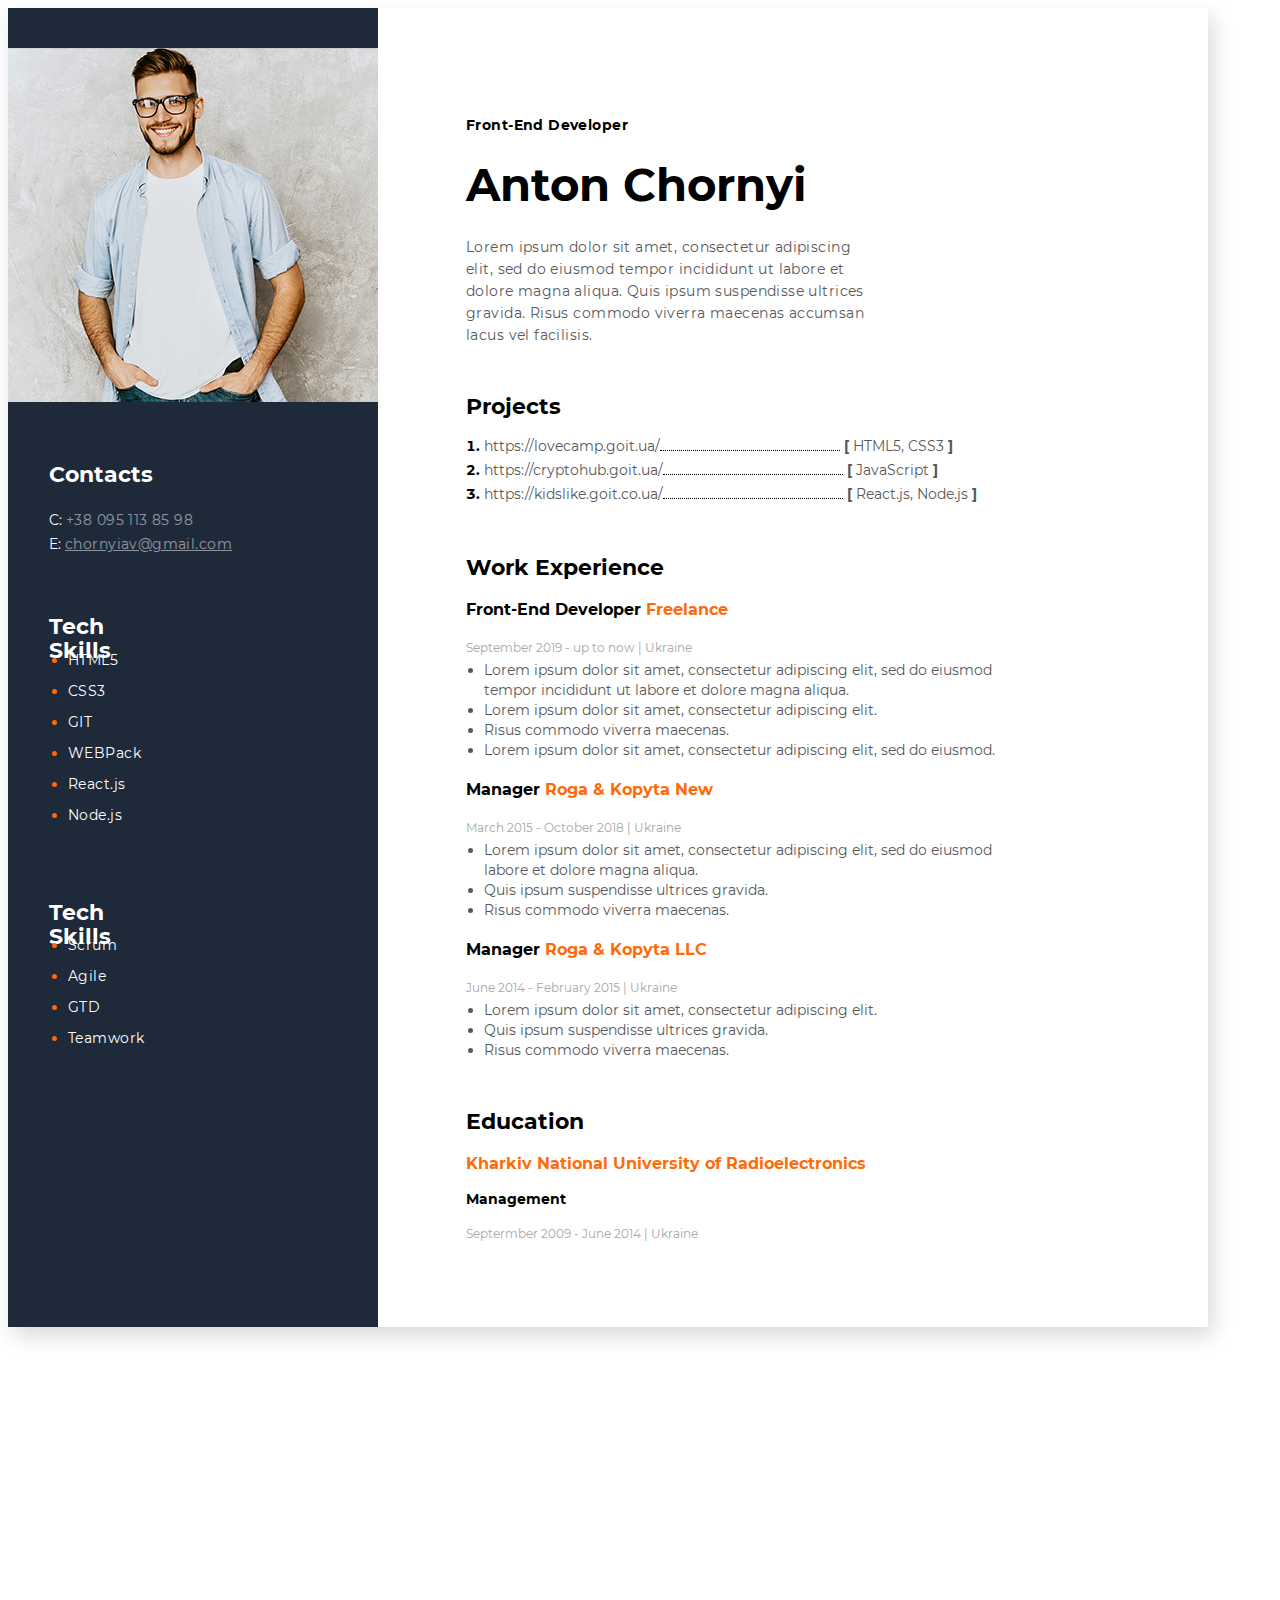
==== resume.html @ 4595ed05 "resume" ====
<!DOCTYPE html>
<html lang="en">
<head>
    <meta charset="UTF-8">
    <meta name="viewport" content="width=device-width, initial-scale=1.0">
    <title>Resume</title>
    <link rel="stylesheet" href="styles.css">
</head>
<body>
  <div class="wrapper">
    <div class="resume">
      <aside class="left-block">
        <div class="photo">
          <img src="photo.png">
        </div>
        <div class="short-information">
          <span class="contacts">Contacts</span>
          <div class="phone-number">
            <span class="white-letters">C:</span> 
            <span class="contact-phone-number contact-info">+38 095 113 85 98</span>
          </div>
          <div class="email">
            <span class="white-letters">E:</span>
            <span class="contact-email contact-info">chornyiav@gmail.com</span>
          </div>
        </div>
        <div class="skills">
          <div class="tech-skills">
            <h2 class="skills-title">Tech Skills</h2>
            <ul class="skills-list">
              <li class="skills-list-item"><span class="list-item">HTML5</span></li>
              <li class="skills-list-item"><span class="list-item">CSS3</span></li>
              <li class="skills-list-item"><span class="list-item">GIT</span></li>
              <li class="skills-list-item"><span class="list-item">WEBPack</span></li>
              <li class="skills-list-item"><span class="list-item">React.js</span></li>
              <li class="skills-list-item"><span class="list-item">Node.js</span></li>
            </ul>
          </div>
          <div class="soft-skills">
            <h2 class="skills-title">Tech Skills</h2>
            <ul class="skills-list">
              <li class="skills-list-item"><span class="list-item">Scrum</span></li>
              <li class="skills-list-item"><span class="list-item">Agile</span></li>
              <li class="skills-list-item"><span class="list-item">GTD</span></li>
              <li class="skills-list-item"><span class="list-item">Teamwork</span></li>
            </ul>
          </div>
        </div>
      </aside>
      <div class="right-block">
        <div class="wrapper-right-block">
          <h5 class="profession">Front-End Developer</h5>
          <h1 class="name">Anton Chornyi</h1>
          <p class="description">Lorem ipsum dolor sit amet, consectetur adipiscing elit, sed do eiusmod tempor incididunt ut labore et dolore magna
          aliqua. Quis ipsum suspendisse ultrices gravida. Risus commodo viverra maecenas accumsan lacus vel facilisis.</p>
          <h3 class="projects">Projects</h3>
          <ol class="list-of-projects">
            <li class="project"><span class="project-name">https://lovecamp.goit.ua/</span><span class="dotted"></span> <span class="lang"><b>[</b> HTML5, CSS3 <b>]</b></span></li>
            <li class="project"><span class="project-name">https://cryptohub.goit.ua/</span><span class="dotted"></span> <span class="lang"><b>[</b> JavaScript <b>]</b></span></li>
            <li class="project"><span class="project-name">https://kidslike.goit.co.ua/</span><span class="dotted"></span> <span class="lang"><b>[</b> React.js, Node.js <b>]</b></span></li>
          </ol>
          <div class="work-experience">
            <h1 class="block-name">Work Experience</h1>
            <h4 class="position">Front-End Developer <span class="colortext">Freelance</span></h4>
            <span class="period">September 2019 - up to now | Ukraine</span> 
            <ul class="list-of-responsibilities">
              <li class="responsibilities">
                Lorem ipsum dolor sit amet, consectetur adipiscing elit, 
                sed do eiusmod tempor incididunt ut labore et dolore magna
                aliqua.
            </li>
            <li class="responsibilities">Lorem ipsum dolor sit amet, consectetur adipiscing elit.</li>
            <li class="responsibilities">Risus commodo viverra maecenas.</li>
            <li class="responsibilities">Lorem ipsum dolor sit amet, consectetur adipiscing elit, sed do eiusmod.</li>
            </ul>
          </div>
          <div class="work-experience">
            <h4 class="position">Manager <span class="colortext">Roga & Kopyta New</span></h4>
            <span class="period">March 2015 - October 2018 | Ukraine</span>
            <ul class="list-of-responsibilities">
              <li class="responsibilities">
                Lorem ipsum dolor sit amet, consectetur adipiscing elit, 
                sed do eiusmod labore et dolore magna aliqua.
              </li>
              <li class="responsibilities">Quis ipsum suspendisse ultrices gravida.</li>
              <li class="responsibilities">Risus commodo viverra maecenas.</li>
            </ul>
          </div>
          <div class="work-experience">
            <h4 class="position">Manager <span class="colortext">Roga & Kopyta LLC</span></h4>
            <span class="period">June 2014 - February 2015 | Ukraine</span>
            <ul class="list-of-responsibilities">
              <li class="responsibilities">Lorem ipsum dolor sit amet, consectetur adipiscing elit.</li>
              <li class="responsibilities">Quis ipsum suspendisse ultrices gravida.</li>
              <li class="responsibilities">Risus commodo viverra maecenas.</li>
            </ul>
          </div>
          <div class="education">
            <h1 class="block-name">Education</h1>
            <h4 class="position"><span class="colortext">Kharkiv National University of Radioelectronics</span></h4>
            <h4 class="faculty">Management</h4>
            <span class="period"> Septermber 2009 - June 2014 | Ukraine</span>
          </div>
        </div>
      </div>
    </div>

  </diV>
</body>
</html>
---- styles.css ----
/* Regular Weight */
@font-face {
  font-family: 'Montserrat';
  src: url('fonts/Montserrat-Regular.ttf');
}

/* SemiBold (600) Weight */
@font-face {
  font-family: 'Montserrat';
  src: url('fonts/Montserrat-SemiBold.ttf');
  font-weight: 600;
}

/* Bold Weight */
@font-face {
  font-family: 'Montserrat';
  src: url('fonts/Montserrat-Bold.ttf');
  font-weight: bold;
}

.wrapper {
  width: 1280px;
  height: 1965px;
  background-color: f5f7fa;
  margin: auto;
}
.resume {
  width: 1200px;
  height: 1319px;
  box-shadow: 5px 9px 20px rgba(0, 0, 0, 0.15);
  background-color: #ffffff;
  display: grid;
  grid-template-columns: 370px 830px;
}
.left-block {
  background-color: #1e2939;
}
.photo {
  margin-top: 40px;
}
.short-information {
  margin-top: 57px;
  margin-left: 41px;
}
.contacts {
  width: 102px;
  height: 15px;
  color: #ffffff;
  font-family: 'Montserrat';
  font-size: 22px;
  font-weight: bold;
  line-height: 24px;
  text-align: left;
}
.phone-number {
  margin-top: 21px;
}
.white-letters {
  width: 14px;
  height: 34px;
  color: #ffffff;
  font-family: 'Montserrat';
  font-size: 14px;
  font-weight: 400;
  line-height: 24px;
  text-align: left;
  text-transform: uppercase;
}
.contact-info {
  width: 166px;
  height: 39px;
  opacity: 0.5;
  color: #ffffff;
  font-family: 'Montserrat';
  font-size: 14px;
  font-weight: 400;
  font-style: normal;
  letter-spacing: normal;
  line-height: 24px;
  text-align: left;
}
.contact-phone-number {
  letter-spacing: 0.42px;
}
.contact-email {
  letter-spacing: 0.42px;
  text-decoration: underline;
}
.email {
  padding-bottom: 41px;
}
.tech-skills,
.soft-skills {
  margin-left: 41px;
  padding-bottom: 30px;
}
.skills-title {
  width: 121px;
  height: 17px;
  color: #ffffff;
  font-family: 'Montserrat';
  font-size: 22px;
  font-weight: 700;
  line-height: 24px;
  text-align: left;
}
.skills-list {
  padding-left: 19px;
}
.skills-list-item {
  color: #ff6b08;
  padding-bottom: 13px;
}
.list-item {
  color: #ffffff;
  font-family: 'Montserrat';
  font-size: 14px;
  text-align: left;
  letter-spacing: 0.42px;
}
.wrapper-right-block {
  margin-left: 88px;
  margin-top: 108px;
}
.profession {
  color: #000000;
  font-family: 'Montserrat';
  font-size: 14px;
  font-weight: bold;
  text-align: left;
  letter-spacing: 0.42px;
}
.name {
  color: #000000;
  font-family: 'Montserrat';
  font-size: 45px;
  font-weight: 700;
  text-align: left;
  margin: 0;
}
.description {
  margin: 24px 0 0 0;
  width: 413px;
  height: 107px;
  color: #595959;
  font-family: 'Montserrat';
  font-size: 14px;
  font-weight: 400;
  line-height: 22px;
  text-align: left;
  letter-spacing: 0.42px;
}
.projects {
  margin: 54px 0px 12px 0px;
  width: 93px;
  height: 21px;
  color: #000000;
  font-family: 'Montserrat';
  font-size: 22px;
  font-weight: bold;
  line-height: 20px;
}
.list-of-projects {
  padding-left: 18px;
}
.project-name,
.lang {
  width: 100%;
  color: #595959;
  font-family: 'Montserrat';
  font-size: 14px;
  font-weight: 400;
  line-height: 24px;
}
.project {
  color: #000000;
  font-family: 'Montserrat';
  font-size: 14px;
  font-weight: bold;
  line-height: 24px;
}
.dotted {
  display: inline-block;
  width: 180px;
  height: 1px;
  border-bottom: 1px dotted black;
}
.block-name {
  margin: 50px 0px 0px 0px;
  color: #000000;
  font-family: 'Montserrat';
  font-size: 22px;
  font-weight: bold;
  line-height: 24px;
  text-align: left;
}
.position {
  margin: 18px 0 14px 0;
  padding: 0;
  width: 100%
  height: 15px;
  color: #000000;
  font-family: 'Montserrat';
  font-size: 16px;
  font-weight: bold;
  line-height: 24px;
  text-align: left;
}
.colortext {
  color: #ff6b08;
}
.period {
  width: 179px;
  height: 13px;
  color: #a8a8a8;
  font-family: 'Montserrat';
  font-size: 12px;
  font-weight: 400;
  font-style: normal;
  letter-spacing: normal;
  line-height: 24px;
  text-align: left;
}
.list-of-responsibilities {
  width: 535px;
  margin: 0;
  padding-left: 18px;
}
.responsibilities {
  color: #595959;
  font-family: 'Montserrat';
  font-size: 14px;
  font-weight: 400;
  line-height: 20px;
  text-align: left;
}
.faculty {
margin: 0 0 14px 0;
padding: 0;
width: 102px;
color: #000000;
font-family: 'Montserrat';
font-size: 14px;
font-weight: bold;
text-align: left;
}
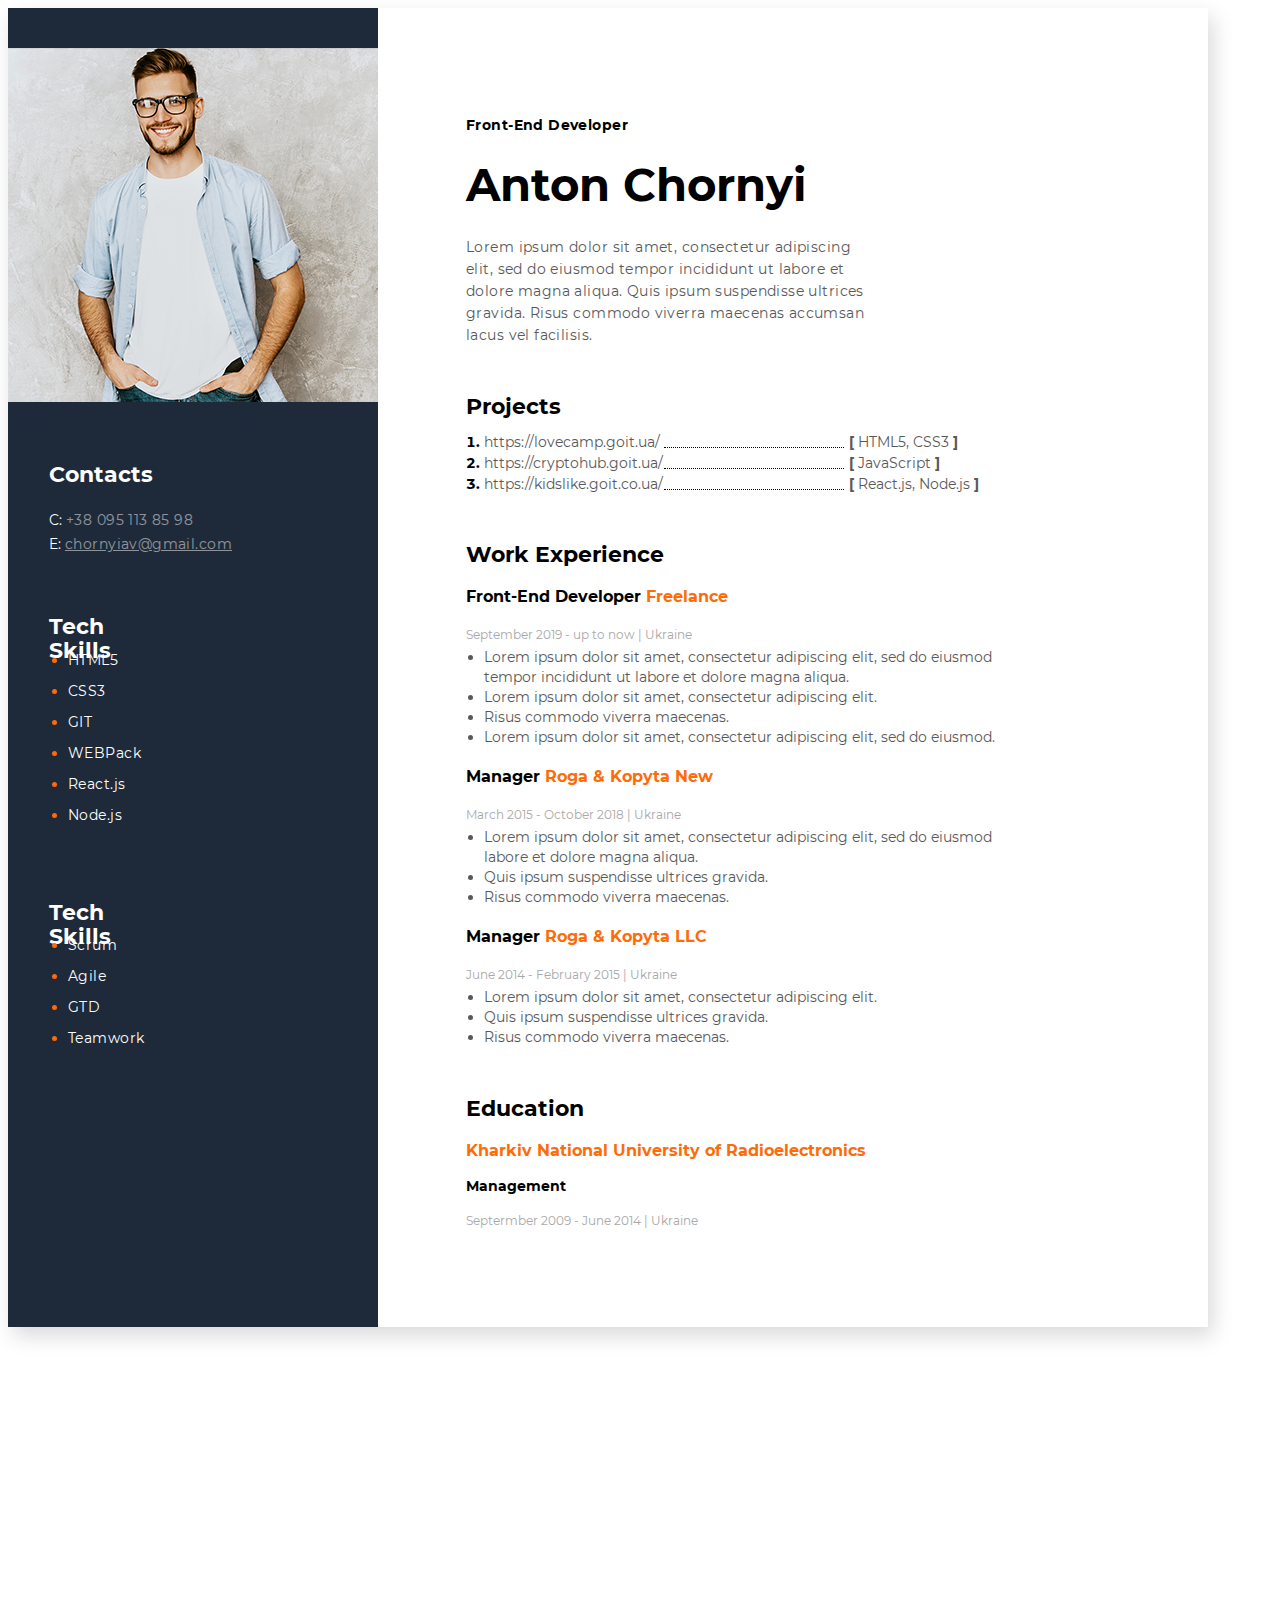
==== commit a85def8e: "fixed list" ====
--- a/resume.html
+++ b/resume.html
@@ -54,11 +54,23 @@
           <p class="description">Lorem ipsum dolor sit amet, consectetur adipiscing elit, sed do eiusmod tempor incididunt ut labore et dolore magna
           aliqua. Quis ipsum suspendisse ultrices gravida. Risus commodo viverra maecenas accumsan lacus vel facilisis.</p>
           <h3 class="projects">Projects</h3>
-          <ol class="list-of-projects">
-            <li class="project"><span class="project-name">https://lovecamp.goit.ua/</span><span class="dotted"></span> <span class="lang"><b>[</b> HTML5, CSS3 <b>]</b></span></li>
-            <li class="project"><span class="project-name">https://cryptohub.goit.ua/</span><span class="dotted"></span> <span class="lang"><b>[</b> JavaScript <b>]</b></span></li>
-            <li class="project"><span class="project-name">https://kidslike.goit.co.ua/</span><span class="dotted"></span> <span class="lang"><b>[</b> React.js, Node.js <b>]</b></span></li>
-          </ol>
+          <div class="list-of-projects">
+            <ol class="lists">
+              <li class="project-number"><span class="project-name">https://lovecamp.goit.ua/</span></li>
+              <li class="project-number"><span class="project-name">https://cryptohub.goit.ua/</span></li>
+              <li class="project-number"><span class="project-name">https://kidslike.goit.co.ua/</span></li>
+            </ol>
+            <ul class="lists">
+              <li class="between"><span class="dotted"></span></li>
+              <li class="between"><span class="dotted"></span></li>
+              <li class="between"><span class="dotted"></span></li>
+            </ul>
+            <ul class="lists">
+              <li class="between"><span class="lang"><b>[</b> HTML5, CSS3 <b>]</b></span></li>
+              <li class="between"><span class="lang"><b>[</b> JavaScript <b>]</b></span></li>
+              <li class="between"><span class="lang"><b>[</b> React.js, Node.js <b>]</b></span></li>
+            </ul>
+          </div>
           <div class="work-experience">
             <h1 class="block-name">Work Experience</h1>
             <h4 class="position">Front-End Developer <span class="colortext">Freelance</span></h4>
--- a/styles.css
+++ b/styles.css
@@ -162,6 +162,18 @@
 }
 .list-of-projects {
   padding-left: 18px;
+  width: 500px;
+  display: grid;
+  grid-template-columns: 180px 1fr 135px;
+}
+.lists {
+  margin: 0;
+  padding: 0;
+  display: grid;
+  grid-template-rows: 21px 21px 21px;
+}
+.between {
+  list-style-type: none;
 }
 .project-name,
 .lang {
@@ -172,7 +184,7 @@
   font-weight: 400;
   line-height: 24px;
 }
-.project {
+.project-number {
   color: #000000;
   font-family: 'Montserrat';
   font-size: 14px;
@@ -182,7 +194,7 @@
 .dotted {
   display: inline-block;
   width: 180px;
-  height: 1px;
+  height: 17px;
   border-bottom: 1px dotted black;
 }
 .block-name {
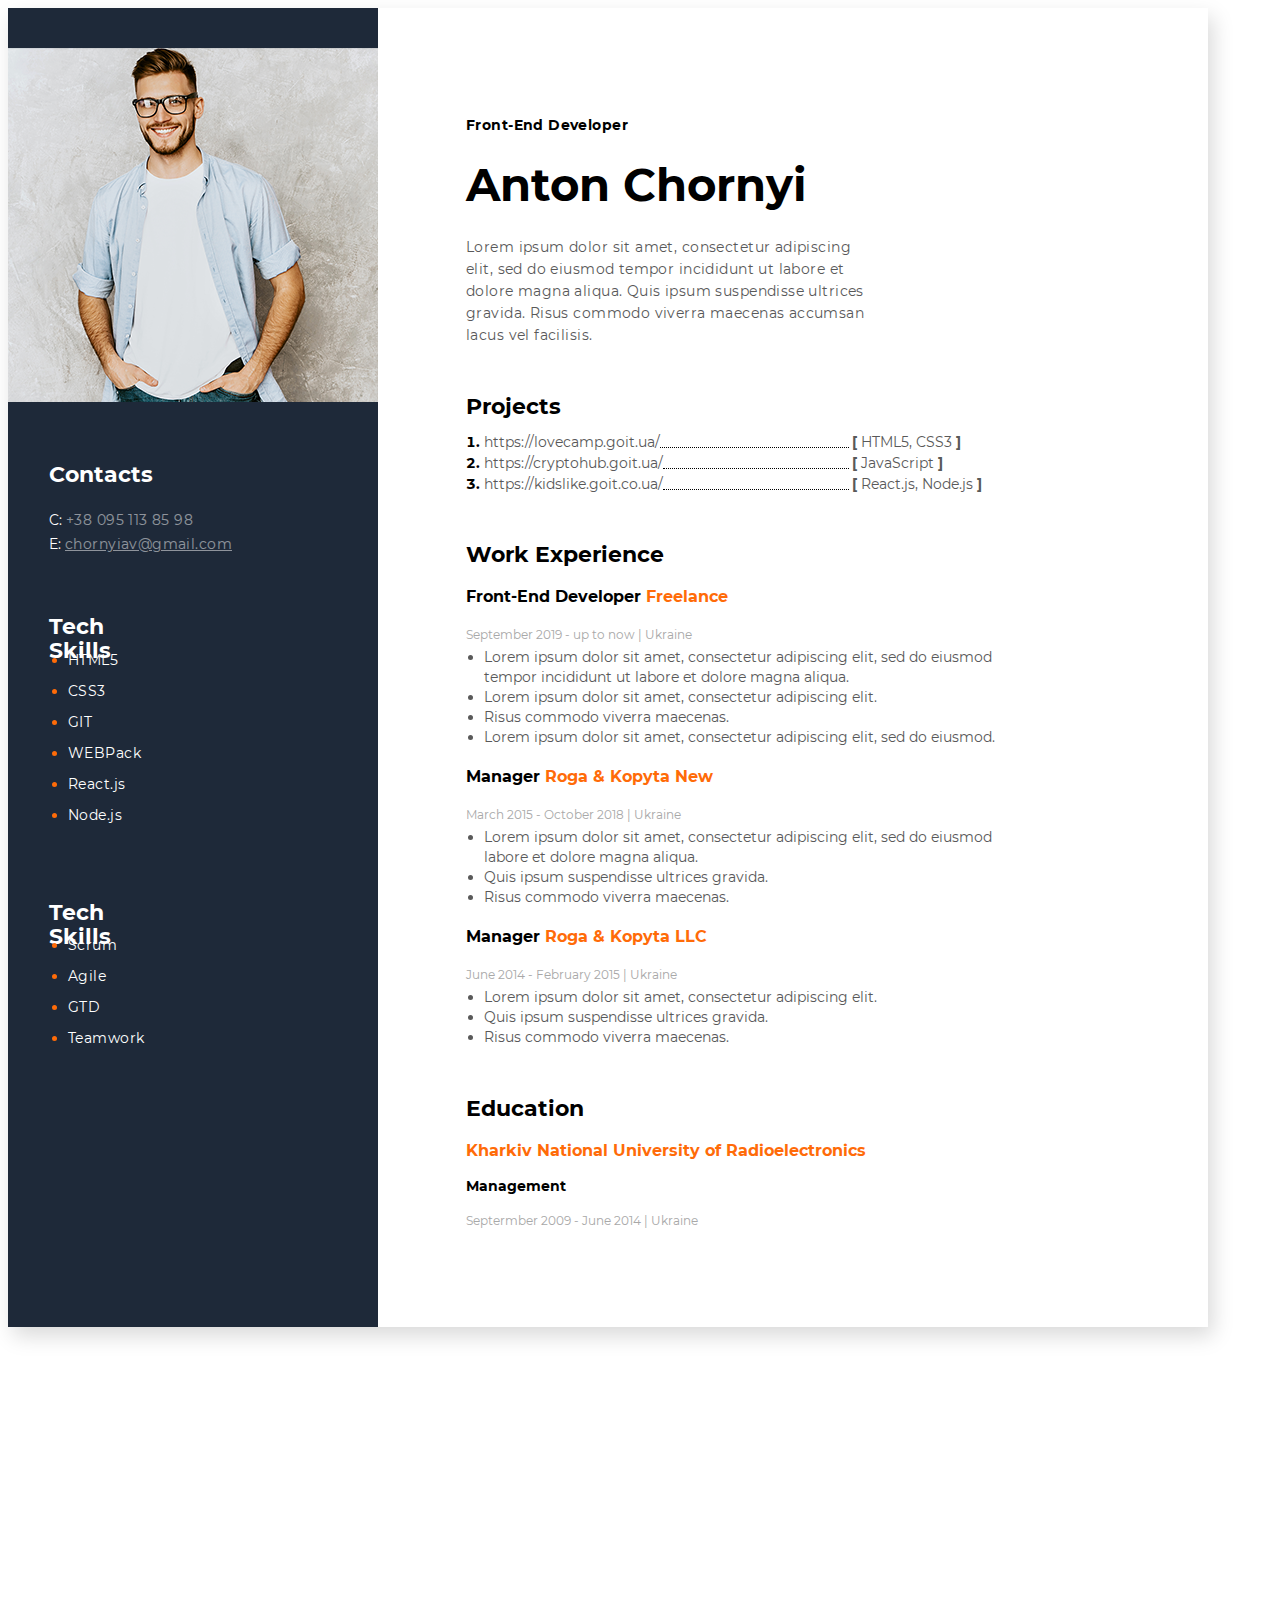
==== commit 157fc72d: "Added the final view of the list" ====
--- a/resume.html
+++ b/resume.html
@@ -56,15 +56,11 @@
           <h3 class="projects">Projects</h3>
           <div class="list-of-projects">
             <ol class="lists">
-              <li class="project-number"><span class="project-name">https://lovecamp.goit.ua/</span></li>
-              <li class="project-number"><span class="project-name">https://cryptohub.goit.ua/</span></li>
-              <li class="project-number"><span class="project-name">https://kidslike.goit.co.ua/</span></li>
+              <li class="project-number"><div class="progect"><span class="project-name">https://lovecamp.goit.ua/</span><span class="dotted"></span></div></li>
+              <li class="project-number"><div class="progect"><span class="project-name">https://cryptohub.goit.ua/</span><span class="dotted"></span></div></li>
+              <li class="project-number"><div class="progect"><span class="project-name">https://kidslike.goit.co.ua/</span><span class="dotted"></span></div></li>
             </ol>
-            <ul class="lists">
-              <li class="between"><span class="dotted"></span></li>
-              <li class="between"><span class="dotted"></span></li>
-              <li class="between"><span class="dotted"></span></li>
-            </ul>
+            
             <ul class="lists">
               <li class="between"><span class="lang"><b>[</b> HTML5, CSS3 <b>]</b></span></li>
               <li class="between"><span class="lang"><b>[</b> JavaScript <b>]</b></span></li>
--- a/styles.css
+++ b/styles.css
@@ -164,26 +164,29 @@
   padding-left: 18px;
   width: 500px;
   display: grid;
-  grid-template-columns: 180px 1fr 135px;
+  grid-template-columns: 1fr 135px;
 }
 .lists {
   margin: 0;
   padding: 0;
   display: grid;
   grid-template-rows: 21px 21px 21px;
+ 
 }
 .between {
   list-style-type: none;
 }
 .project-name,
 .lang {
-  width: 100%;
   color: #595959;
   font-family: 'Montserrat';
   font-size: 14px;
   font-weight: 400;
   line-height: 24px;
 }
+.lang {
+  padding-left: 3px;
+}
 .project-number {
   color: #000000;
   font-family: 'Montserrat';
@@ -191,9 +194,13 @@
   font-weight: bold;
   line-height: 24px;
 }
+.progect {
+  display: flex;
+}
+                           
 .dotted {
   display: inline-block;
-  width: 180px;
+  width: 100%;
   height: 17px;
   border-bottom: 1px dotted black;
 }
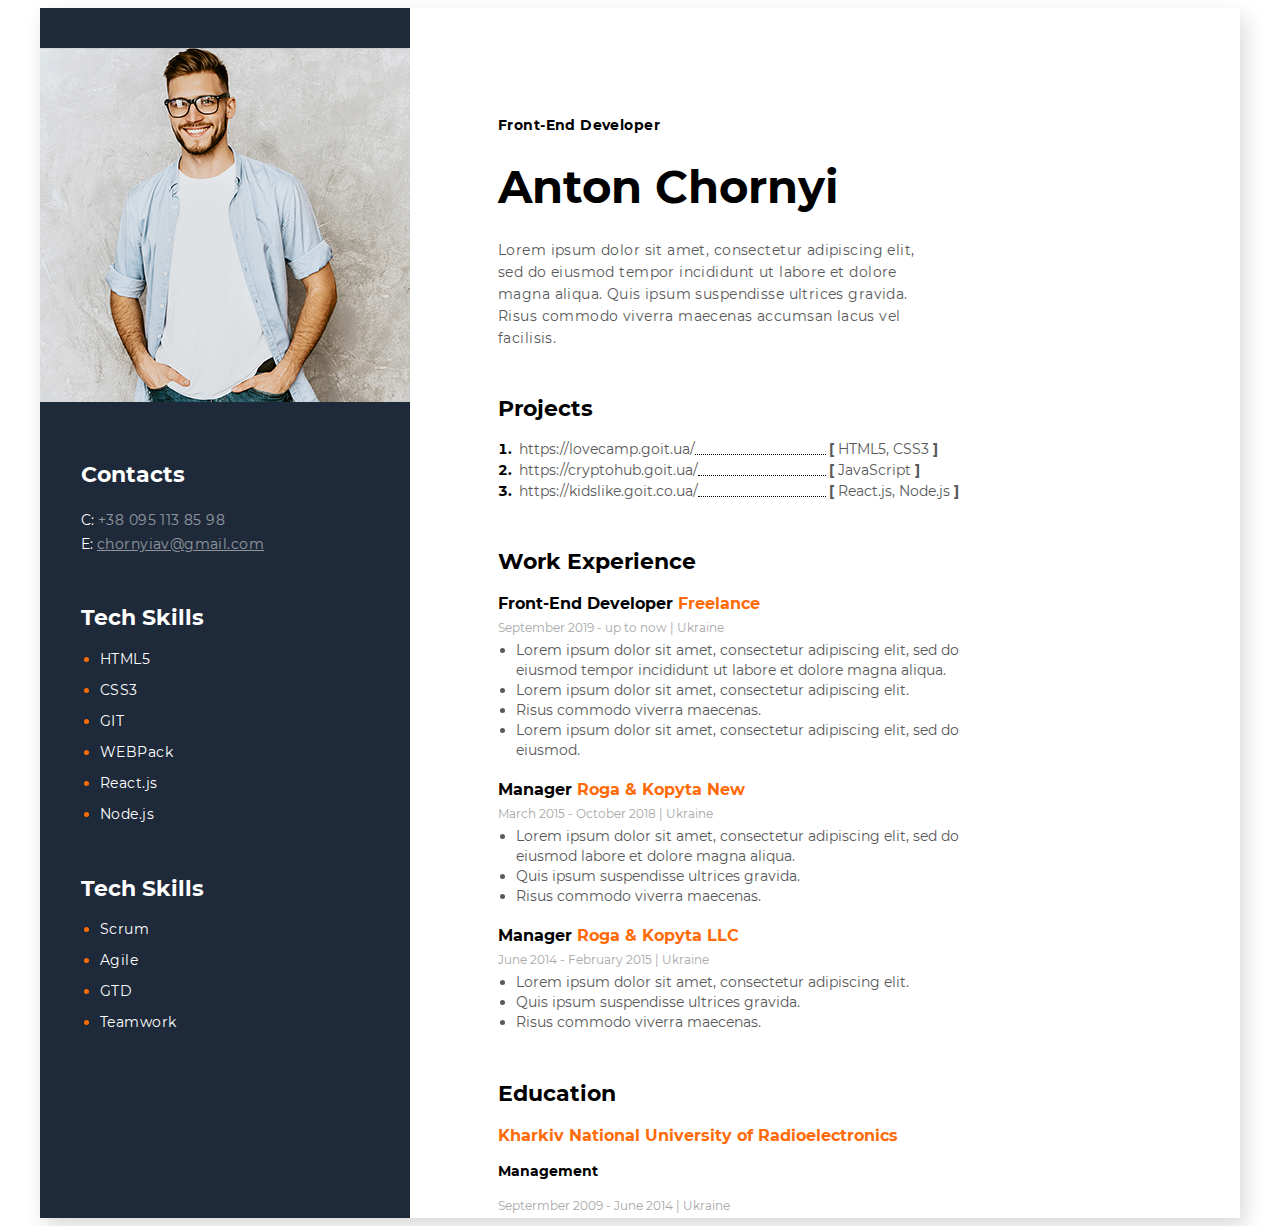
==== commit 2dcf97b2: "added media queries" ====
--- a/resume.html
+++ b/resume.html
@@ -1,118 +1,253 @@
 <!DOCTYPE html>
 <html lang="en">
-<head>
-    <meta charset="UTF-8">
-    <meta name="viewport" content="width=device-width, initial-scale=1.0">
+  <head>
+    <meta charset="UTF-8" />
+    <meta name="viewport" content="width=device-width, initial-scale=1.0" />
     <title>Resume</title>
-    <link rel="stylesheet" href="styles.css">
-</head>
-<body>
-  <div class="wrapper">
-    <div class="resume">
-      <aside class="left-block">
-        <div class="photo">
-          <img src="photo.png">
-        </div>
-        <div class="short-information">
-          <span class="contacts">Contacts</span>
-          <div class="phone-number">
-            <span class="white-letters">C:</span> 
-            <span class="contact-phone-number contact-info">+38 095 113 85 98</span>
-          </div>
-          <div class="email">
-            <span class="white-letters">E:</span>
-            <span class="contact-email contact-info">chornyiav@gmail.com</span>
-          </div>
-        </div>
-        <div class="skills">
-          <div class="tech-skills">
-            <h2 class="skills-title">Tech Skills</h2>
-            <ul class="skills-list">
-              <li class="skills-list-item"><span class="list-item">HTML5</span></li>
-              <li class="skills-list-item"><span class="list-item">CSS3</span></li>
-              <li class="skills-list-item"><span class="list-item">GIT</span></li>
-              <li class="skills-list-item"><span class="list-item">WEBPack</span></li>
-              <li class="skills-list-item"><span class="list-item">React.js</span></li>
-              <li class="skills-list-item"><span class="list-item">Node.js</span></li>
-            </ul>
-          </div>
-          <div class="soft-skills">
-            <h2 class="skills-title">Tech Skills</h2>
-            <ul class="skills-list">
-              <li class="skills-list-item"><span class="list-item">Scrum</span></li>
-              <li class="skills-list-item"><span class="list-item">Agile</span></li>
-              <li class="skills-list-item"><span class="list-item">GTD</span></li>
-              <li class="skills-list-item"><span class="list-item">Teamwork</span></li>
-            </ul>
-          </div>
-        </div>
-      </aside>
-      <div class="right-block">
-        <div class="wrapper-right-block">
-          <h5 class="profession">Front-End Developer</h5>
-          <h1 class="name">Anton Chornyi</h1>
-          <p class="description">Lorem ipsum dolor sit amet, consectetur adipiscing elit, sed do eiusmod tempor incididunt ut labore et dolore magna
-          aliqua. Quis ipsum suspendisse ultrices gravida. Risus commodo viverra maecenas accumsan lacus vel facilisis.</p>
-          <h3 class="projects">Projects</h3>
-          <div class="list-of-projects">
-            <ol class="lists">
-              <li class="project-number"><div class="progect"><span class="project-name">https://lovecamp.goit.ua/</span><span class="dotted"></span></div></li>
-              <li class="project-number"><div class="progect"><span class="project-name">https://cryptohub.goit.ua/</span><span class="dotted"></span></div></li>
-              <li class="project-number"><div class="progect"><span class="project-name">https://kidslike.goit.co.ua/</span><span class="dotted"></span></div></li>
-            </ol>
-            
-            <ul class="lists">
-              <li class="between"><span class="lang"><b>[</b> HTML5, CSS3 <b>]</b></span></li>
-              <li class="between"><span class="lang"><b>[</b> JavaScript <b>]</b></span></li>
-              <li class="between"><span class="lang"><b>[</b> React.js, Node.js <b>]</b></span></li>
-            </ul>
-          </div>
-          <div class="work-experience">
-            <h1 class="block-name">Work Experience</h1>
-            <h4 class="position">Front-End Developer <span class="colortext">Freelance</span></h4>
-            <span class="period">September 2019 - up to now | Ukraine</span> 
-            <ul class="list-of-responsibilities">
-              <li class="responsibilities">
-                Lorem ipsum dolor sit amet, consectetur adipiscing elit, 
-                sed do eiusmod tempor incididunt ut labore et dolore magna
-                aliqua.
-            </li>
-            <li class="responsibilities">Lorem ipsum dolor sit amet, consectetur adipiscing elit.</li>
-            <li class="responsibilities">Risus commodo viverra maecenas.</li>
-            <li class="responsibilities">Lorem ipsum dolor sit amet, consectetur adipiscing elit, sed do eiusmod.</li>
-            </ul>
-          </div>
-          <div class="work-experience">
-            <h4 class="position">Manager <span class="colortext">Roga & Kopyta New</span></h4>
-            <span class="period">March 2015 - October 2018 | Ukraine</span>
-            <ul class="list-of-responsibilities">
-              <li class="responsibilities">
-                Lorem ipsum dolor sit amet, consectetur adipiscing elit, 
-                sed do eiusmod labore et dolore magna aliqua.
-              </li>
-              <li class="responsibilities">Quis ipsum suspendisse ultrices gravida.</li>
-              <li class="responsibilities">Risus commodo viverra maecenas.</li>
-            </ul>
-          </div>
-          <div class="work-experience">
-            <h4 class="position">Manager <span class="colortext">Roga & Kopyta LLC</span></h4>
-            <span class="period">June 2014 - February 2015 | Ukraine</span>
-            <ul class="list-of-responsibilities">
-              <li class="responsibilities">Lorem ipsum dolor sit amet, consectetur adipiscing elit.</li>
-              <li class="responsibilities">Quis ipsum suspendisse ultrices gravida.</li>
-              <li class="responsibilities">Risus commodo viverra maecenas.</li>
-            </ul>
-          </div>
-          <div class="education">
-            <h1 class="block-name">Education</h1>
-            <h4 class="position"><span class="colortext">Kharkiv National University of Radioelectronics</span></h4>
-            <h4 class="faculty">Management</h4>
-            <span class="period"> Septermber 2009 - June 2014 | Ukraine</span>
+    <link rel="stylesheet" href="styles.css" />
+  </head>
+  <body>
+    <div class="wrapper">
+      <div class="resume">
+        <aside class="left-block">
+          <div class="photo">
+            <img src="photo.png" />
+          </div>
+          <div class="short-information">
+            <span class="contacts">Contacts</span>
+            <div class="phone-number">
+              <span class="white-letters">C:</span>
+              <span class="contact-phone-number contact-info"
+                >+38 095 113 85 98</span
+              >
+            </div>
+            <div class="email">
+              <span class="white-letters">E:</span>
+              <span class="contact-email contact-info"
+                >chornyiav@gmail.com</span
+              >
+            </div>
+          </div>
+          <div class="skills">
+            <div class="tech-skills">
+              <h2 class="skills-title">Tech Skills</h2>
+              <ul class="skills-list">
+                <li class="skills-list-item">
+                  <span class="list-item">HTML5</span>
+                </li>
+                <li class="skills-list-item">
+                  <span class="list-item">CSS3</span>
+                </li>
+                <li class="skills-list-item">
+                  <span class="list-item">GIT</span>
+                </li>
+                <li class="skills-list-item">
+                  <span class="list-item">WEBPack</span>
+                </li>
+                <li class="skills-list-item">
+                  <span class="list-item">React.js</span>
+                </li>
+                <li class="skills-list-item">
+                  <span class="list-item">Node.js</span>
+                </li>
+              </ul>
+            </div>
+            <div class="soft-skills">
+              <h2 class="skills-title">Tech Skills</h2>
+              <ul class="skills-list">
+                <li class="skills-list-item">
+                  <span class="list-item">Scrum</span>
+                </li>
+                <li class="skills-list-item">
+                  <span class="list-item">Agile</span>
+                </li>
+                <li class="skills-list-item">
+                  <span class="list-item">GTD</span>
+                </li>
+                <li class="skills-list-item">
+                  <span class="list-item">Teamwork</span>
+                </li>
+              </ul>
+            </div>
+          </div>
+        </aside>
+        <div class="right-block">
+          <div class="wrapper-right-block">
+            <h5 class="profession">Front-End Developer</h5>
+            <h1 class="name">Anton Chornyi</h1>
+            <div class="short-information short-information-hidden">
+              <span class="contacts">Contacts</span>
+              <div class="phone-number">
+                <span class="white-letters">C:</span>
+                <span class="contact-phone-number contact-info"
+                  >+38 095 113 85 98</span
+                >
+              </div>
+              <div class="email">
+                <span class="white-letters">E:</span>
+                <span class="contact-email contact-info"
+                  >chornyiav@gmail.com</span
+                >
+              </div>
+            </div>
+            <aside class="center-block">
+              <div class="skills">
+                <div class="tech-skills">
+                  <h2 class="skills-title">Tech Skills</h2>
+                  <ul class="skills-list">
+                    <li class="skills-list-item">
+                      <span class="list-item">HTML5</span>
+                    </li>
+                    <li class="skills-list-item">
+                      <span class="list-item">CSS3</span>
+                    </li>
+                    <li class="skills-list-item">
+                      <span class="list-item">GIT</span>
+                    </li>
+                    <li class="skills-list-item">
+                      <span class="list-item">WEBPack</span>
+                    </li>
+                    <li class="skills-list-item">
+                      <span class="list-item">React.js</span>
+                    </li>
+                    <li class="skills-list-item">
+                      <span class="list-item">Node.js</span>
+                    </li>
+                  </ul>
+                </div>
+
+                <div class="soft-skills">
+                  <h2 class="skills-title">Soft Skills</h2>
+                  <ul class="skills-list">
+                    <li class="skills-list-item">
+                      <span class="list-item">Scrum</span>
+                    </li>
+                    <li class="skills-list-item">
+                      <span class="list-item">Agile</span>
+                    </li>
+                    <li class="skills-list-item">
+                      <span class="list-item">GTD</span>
+                    </li>
+                    <li class="skills-list-item">
+                      <span class="list-item">Teamwork</span>
+                    </li>
+                  </ul>
+                </div>
+              </div>
+            </aside>
+            <p class="description">
+              Lorem ipsum dolor sit amet, consectetur adipiscing elit, sed do
+              eiusmod tempor incididunt ut labore et dolore magna aliqua. Quis
+              ipsum suspendisse ultrices gravida. Risus commodo viverra maecenas
+              accumsan lacus vel facilisis.
+            </p>
+            <h3 class="projects">Projects</h3>
+            <div class="list-of-projects">
+              <ol class="lists">
+                <li class="project-number">
+                  <div class="progect">
+                    <span class="project-name">https://lovecamp.goit.ua/</span
+                    ><span class="dotted"></span>
+                  </div>
+                </li>
+                <li class="project-number">
+                  <div class="progect">
+                    <span class="project-name">https://cryptohub.goit.ua/</span
+                    ><span class="dotted"></span>
+                  </div>
+                </li>
+                <li class="project-number">
+                  <div class="progect">
+                    <span class="project-name"
+                      >https://kidslike.goit.co.ua/</span
+                    ><span class="dotted"></span>
+                  </div>
+                </li>
+              </ol>
+
+              <ul class="lists">
+                <li class="between">
+                  <span class="lang"><b>[</b> HTML5, CSS3 <b>]</b></span>
+                </li>
+                <li class="between">
+                  <span class="lang"><b>[</b> JavaScript <b>]</b></span>
+                </li>
+                <li class="between">
+                  <span class="lang"><b>[</b> React.js, Node.js <b>]</b></span>
+                </li>
+              </ul>
+            </div>
+            <div class="work-experience">
+              <h1 class="block-name">Work Experience</h1>
+              <h4 class="position">
+                Front-End Developer <span class="colortext">Freelance</span>
+              </h4>
+              <span class="period">September 2019 - up to now | Ukraine</span>
+              <ul class="list-of-responsibilities">
+                <li class="responsibilities">
+                  Lorem ipsum dolor sit amet, consectetur adipiscing elit, sed
+                  do eiusmod tempor incididunt ut labore et dolore magna aliqua.
+                </li>
+                <li class="responsibilities">
+                  Lorem ipsum dolor sit amet, consectetur adipiscing elit.
+                </li>
+                <li class="responsibilities">
+                  Risus commodo viverra maecenas.
+                </li>
+                <li class="responsibilities">
+                  Lorem ipsum dolor sit amet, consectetur adipiscing elit, sed
+                  do eiusmod.
+                </li>
+              </ul>
+            </div>
+            <div class="work-experience">
+              <h4 class="position">
+                Manager <span class="colortext">Roga & Kopyta New</span>
+              </h4>
+              <span class="period">March 2015 - October 2018 | Ukraine</span>
+              <ul class="list-of-responsibilities">
+                <li class="responsibilities">
+                  Lorem ipsum dolor sit amet, consectetur adipiscing elit, sed
+                  do eiusmod labore et dolore magna aliqua.
+                </li>
+                <li class="responsibilities">
+                  Quis ipsum suspendisse ultrices gravida.
+                </li>
+                <li class="responsibilities">
+                  Risus commodo viverra maecenas.
+                </li>
+              </ul>
+            </div>
+            <div class="work-experience">
+              <h4 class="position">
+                Manager <span class="colortext">Roga & Kopyta LLC</span>
+              </h4>
+              <span class="period">June 2014 - February 2015 | Ukraine</span>
+              <ul class="list-of-responsibilities">
+                <li class="responsibilities">
+                  Lorem ipsum dolor sit amet, consectetur adipiscing elit.
+                </li>
+                <li class="responsibilities">
+                  Quis ipsum suspendisse ultrices gravida.
+                </li>
+                <li class="responsibilities">
+                  Risus commodo viverra maecenas.
+                </li>
+              </ul>
+            </div>
+            <div class="education">
+              <h1 class="block-name">Education</h1>
+              <h4 class="position">
+                <span class="colortext"
+                  >Kharkiv National University of Radioelectronics</span
+                >
+              </h4>
+              <h4 class="faculty">Management</h4>
+              <span class="period"> Septermber 2009 - June 2014 | Ukraine</span>
+            </div>
           </div>
         </div>
       </div>
     </div>
-
-  </diV>
-</body>
-</html>+  </body>
+</html>
--- a/styles.css
+++ b/styles.css
@@ -18,66 +18,52 @@
   font-weight: bold;
 }
 
-.wrapper {
-  width: 1280px;
-  height: 1965px;
-  background-color: f5f7fa;
-  margin: auto;
-}
 .resume {
   width: 1200px;
-  height: 1319px;
+  margin: auto;
   box-shadow: 5px 9px 20px rgba(0, 0, 0, 0.15);
   background-color: #ffffff;
   display: grid;
-  grid-template-columns: 370px 830px;
-}
+  grid-template-columns: 1fr 3fr;
+}
+
 .left-block {
   background-color: #1e2939;
 }
+.short-information-hidden,
+.center-block {
+  display: none;
+}
 .photo {
   margin-top: 40px;
 }
+
 .short-information {
   margin-top: 57px;
   margin-left: 41px;
 }
 .contacts {
-  width: 102px;
-  height: 15px;
   color: #ffffff;
   font-family: 'Montserrat';
   font-size: 22px;
   font-weight: bold;
   line-height: 24px;
-  text-align: left;
 }
 .phone-number {
   margin-top: 21px;
 }
 .white-letters {
-  width: 14px;
-  height: 34px;
   color: #ffffff;
   font-family: 'Montserrat';
   font-size: 14px;
-  font-weight: 400;
-  line-height: 24px;
-  text-align: left;
-  text-transform: uppercase;
-}
+  line-height: 24px;
+}
+
 .contact-info {
-  width: 166px;
-  height: 39px;
   opacity: 0.5;
   color: #ffffff;
   font-family: 'Montserrat';
   font-size: 14px;
-  font-weight: 400;
-  font-style: normal;
-  letter-spacing: normal;
-  line-height: 24px;
-  text-align: left;
 }
 .contact-phone-number {
   letter-spacing: 0.42px;
@@ -87,22 +73,18 @@
   text-decoration: underline;
 }
 .email {
-  padding-bottom: 41px;
+  padding-bottom: 30px;
 }
 .tech-skills,
 .soft-skills {
   margin-left: 41px;
-  padding-bottom: 30px;
+  padding-bottom: 5px;
 }
 .skills-title {
-  width: 121px;
-  height: 17px;
   color: #ffffff;
   font-family: 'Montserrat';
   font-size: 22px;
-  font-weight: 700;
-  line-height: 24px;
-  text-align: left;
+  font-weight: bold;
 }
 .skills-list {
   padding-left: 19px;
@@ -115,7 +97,6 @@
   color: #ffffff;
   font-family: 'Montserrat';
   font-size: 14px;
-  text-align: left;
   letter-spacing: 0.42px;
 }
 .wrapper-right-block {
@@ -127,33 +108,27 @@
   font-family: 'Montserrat';
   font-size: 14px;
   font-weight: bold;
-  text-align: left;
   letter-spacing: 0.42px;
+  margin: 0 0 25px;
 }
 .name {
   color: #000000;
   font-family: 'Montserrat';
   font-size: 45px;
-  font-weight: 700;
-  text-align: left;
+  font-weight: bold;
   margin: 0;
 }
 .description {
-  margin: 24px 0 0 0;
-  width: 413px;
-  height: 107px;
+  margin: 25px 0 0 0;
+  width: 57%;
   color: #595959;
   font-family: 'Montserrat';
   font-size: 14px;
-  font-weight: 400;
   line-height: 22px;
-  text-align: left;
   letter-spacing: 0.42px;
 }
 .projects {
-  margin: 54px 0px 12px 0px;
-  width: 93px;
-  height: 21px;
+  margin: 50px 0px 18px 0px;
   color: #000000;
   font-family: 'Montserrat';
   font-size: 22px;
@@ -162,7 +137,7 @@
 }
 .list-of-projects {
   padding-left: 18px;
-  width: 500px;
+  width: 60%;
   display: grid;
   grid-template-columns: 1fr 135px;
 }
@@ -171,7 +146,6 @@
   padding: 0;
   display: grid;
   grid-template-rows: 21px 21px 21px;
- 
 }
 .between {
   list-style-type: none;
@@ -183,10 +157,9 @@
   font-size: 14px;
   font-weight: 400;
   line-height: 24px;
-}
-.lang {
   padding-left: 3px;
 }
+
 .project-number {
   color: #000000;
   font-family: 'Montserrat';
@@ -194,10 +167,11 @@
   font-weight: bold;
   line-height: 24px;
 }
+
 .progect {
   display: flex;
 }
-                           
+
 .dotted {
   display: inline-block;
   width: 100%;
@@ -211,37 +185,30 @@
   font-size: 22px;
   font-weight: bold;
   line-height: 24px;
-  text-align: left;
 }
 .position {
-  margin: 18px 0 14px 0;
+  margin: 18px 0 0 0;
   padding: 0;
-  width: 100%
-  height: 15px;
+  width: 100%;
   color: #000000;
   font-family: 'Montserrat';
   font-size: 16px;
   font-weight: bold;
   line-height: 24px;
-  text-align: left;
 }
 .colortext {
   color: #ff6b08;
 }
 .period {
-  width: 179px;
-  height: 13px;
   color: #a8a8a8;
   font-family: 'Montserrat';
   font-size: 12px;
-  font-weight: 400;
-  font-style: normal;
-  letter-spacing: normal;
   line-height: 24px;
   text-align: left;
+  margin-bottom: 14px;
 }
 .list-of-responsibilities {
-  width: 535px;
+  width: 65%;
   margin: 0;
   padding-left: 18px;
 }
@@ -249,17 +216,226 @@
   color: #595959;
   font-family: 'Montserrat';
   font-size: 14px;
-  font-weight: 400;
   line-height: 20px;
-  text-align: left;
 }
 .faculty {
-margin: 0 0 14px 0;
-padding: 0;
-width: 102px;
-color: #000000;
-font-family: 'Montserrat';
-font-size: 14px;
-font-weight: bold;
-text-align: left;
-}
+  margin: 14px 0 14px 0;
+  padding: 0;
+  color: #000000;
+  font-family: 'Montserrat';
+  font-size: 14px;
+  font-weight: bold;
+}
+
+@media screen and (max-width: 500px) {
+  body {
+    margin: 0;
+  }
+  .wrapper-right-block {
+    margin: 0;
+  }
+  .right-block {
+    display: block;
+    margin-left: 20px;
+  }
+  .resume {
+    max-width: 400px;
+    display: block;
+    background-color: #ffffff;
+  }
+
+  .left-block {
+    display: none;
+  }
+  .short-information {
+    display: block;
+    margin-top: 5px;
+    margin-left: 5px;
+  }
+  .contacts {
+    margin: 0;
+    color: #000000;
+    font-family: 'Montserrat';
+    font-size: 12px;
+    font-weight: bold;
+  }
+  .phone-number {
+    margin: 0;
+  }
+  .white-letters {
+    color: #000000;
+    font-family: 'Montserrat';
+    font-size: 10px;
+    font-weight: 400;
+    text-align: left;
+    text-transform: uppercase;
+  }
+  .contact-info {
+    opacity: 0.5;
+    color: #000000;
+    font-family: 'Montserrat';
+    font-size: 10px;
+    font-weight: 400;
+    line-height: 24px;
+    text-align: left;
+  }
+  .email {
+    padding: 0;
+  }
+  .contact-email {
+    letter-spacing: 0.42px;
+    text-decoration: underline;
+  }
+
+  .skills {
+    display: flex;
+    justify-content: flex-start;
+  }
+  .skills-title {
+    color: #000000;
+    font-family: 'Montserrat';
+    font-size: 12px;
+    font-weight: 700;
+    text-align: center;
+    margin: 20px 0 0 0;
+  }
+  .tech-skills,
+  .soft-skills {
+    margin: 0;
+    margin-right: 20px;
+    padding-bottom: 0;
+  }
+
+  .skills-list-item {
+    color: #ff6b08;
+    padding: 0;
+  }
+  .list-item {
+    color: #000000;
+    font-family: 'Montserrat';
+    font-size: 10px;
+  }
+
+  .profession {
+    color: #000000;
+    font-family: 'Montserrat';
+    font-size: 10px;
+    font-weight: bold;
+    letter-spacing: 0.42px;
+    margin: 0 0 10px;
+    padding-top: 20px;
+  }
+  .name {
+    color: #000000;
+    font-family: 'Montserrat';
+    font-size: 22px;
+    font-weight: bold;
+    margin: 0;
+  }
+  .center-block {
+    display: block;
+  }
+  .description {
+    margin: 0 0 0 0;
+    width: 70%;
+    color: #595959;
+    font-family: 'Montserrat';
+    font-size: 10px;
+    line-height: 22px;
+    letter-spacing: 0.42px;
+    text-align: justify;
+  }
+  .projects {
+    margin: 20px 0px 9px 0px;
+    color: #000000;
+    font-family: 'Montserrat';
+    font-size: 12px;
+    font-weight: bold;
+    line-height: 20px;
+  }
+  .list-of-projects {
+    padding-left: 10px;
+    width: 80%;
+    display: grid;
+    grid-template-columns: 1fr 135px;
+  }
+  .lists {
+    margin: 0;
+    padding: 0;
+    display: grid;
+    grid-template-rows: 21px 21px 21px;
+  }
+  .between {
+    list-style-type: none;
+  }
+  .project-name,
+  .lang {
+    color: #595959;
+    font-family: 'Montserrat';
+    font-size: 10px;
+    font-weight: 400;
+    line-height: 24px;
+    padding-left: 3px;
+  }
+
+  .project-number {
+    color: #000000;
+    font-family: 'Montserrat';
+    font-size: 10px;
+    font-weight: bold;
+    line-height: 24px;
+  }
+
+  .progect {
+    display: flex;
+  }
+
+  .dotted {
+    display: inline-block;
+    width: 100%;
+    height: 15px;
+    border-bottom: 1px dotted black;
+  }
+  .block-name {
+    margin: 20px 0px 0px 0px;
+    color: #000000;
+    font-family: 'Montserrat';
+    font-size: 14px;
+    font-weight: bold;
+    line-height: 24px;
+  }
+  .position,
+  .faculty {
+    margin: 0;
+    padding: 0;
+    width: 100%;
+    color: #000000;
+    font-family: 'Montserrat';
+    font-size: 12px;
+    font-weight: bold;
+    line-height: 24px;
+  }
+  .colortext {
+    color: #ff6b08;
+  }
+  .period {
+    color: #a8a8a8;
+    font-family: 'Montserrat';
+    font-size: 8px;
+    line-height: 24px;
+    text-align: left;
+    margin-bottom: 14px;
+    margin: 0;
+  }
+  .list-of-responsibilities {
+    width: 65%;
+    margin: 0;
+    padding-left: 18px;
+  }
+  .responsibilities {
+    color: #595959;
+    font-family: 'Montserrat';
+    font-size: 10px;
+    line-height: 20px;
+  }
+}
